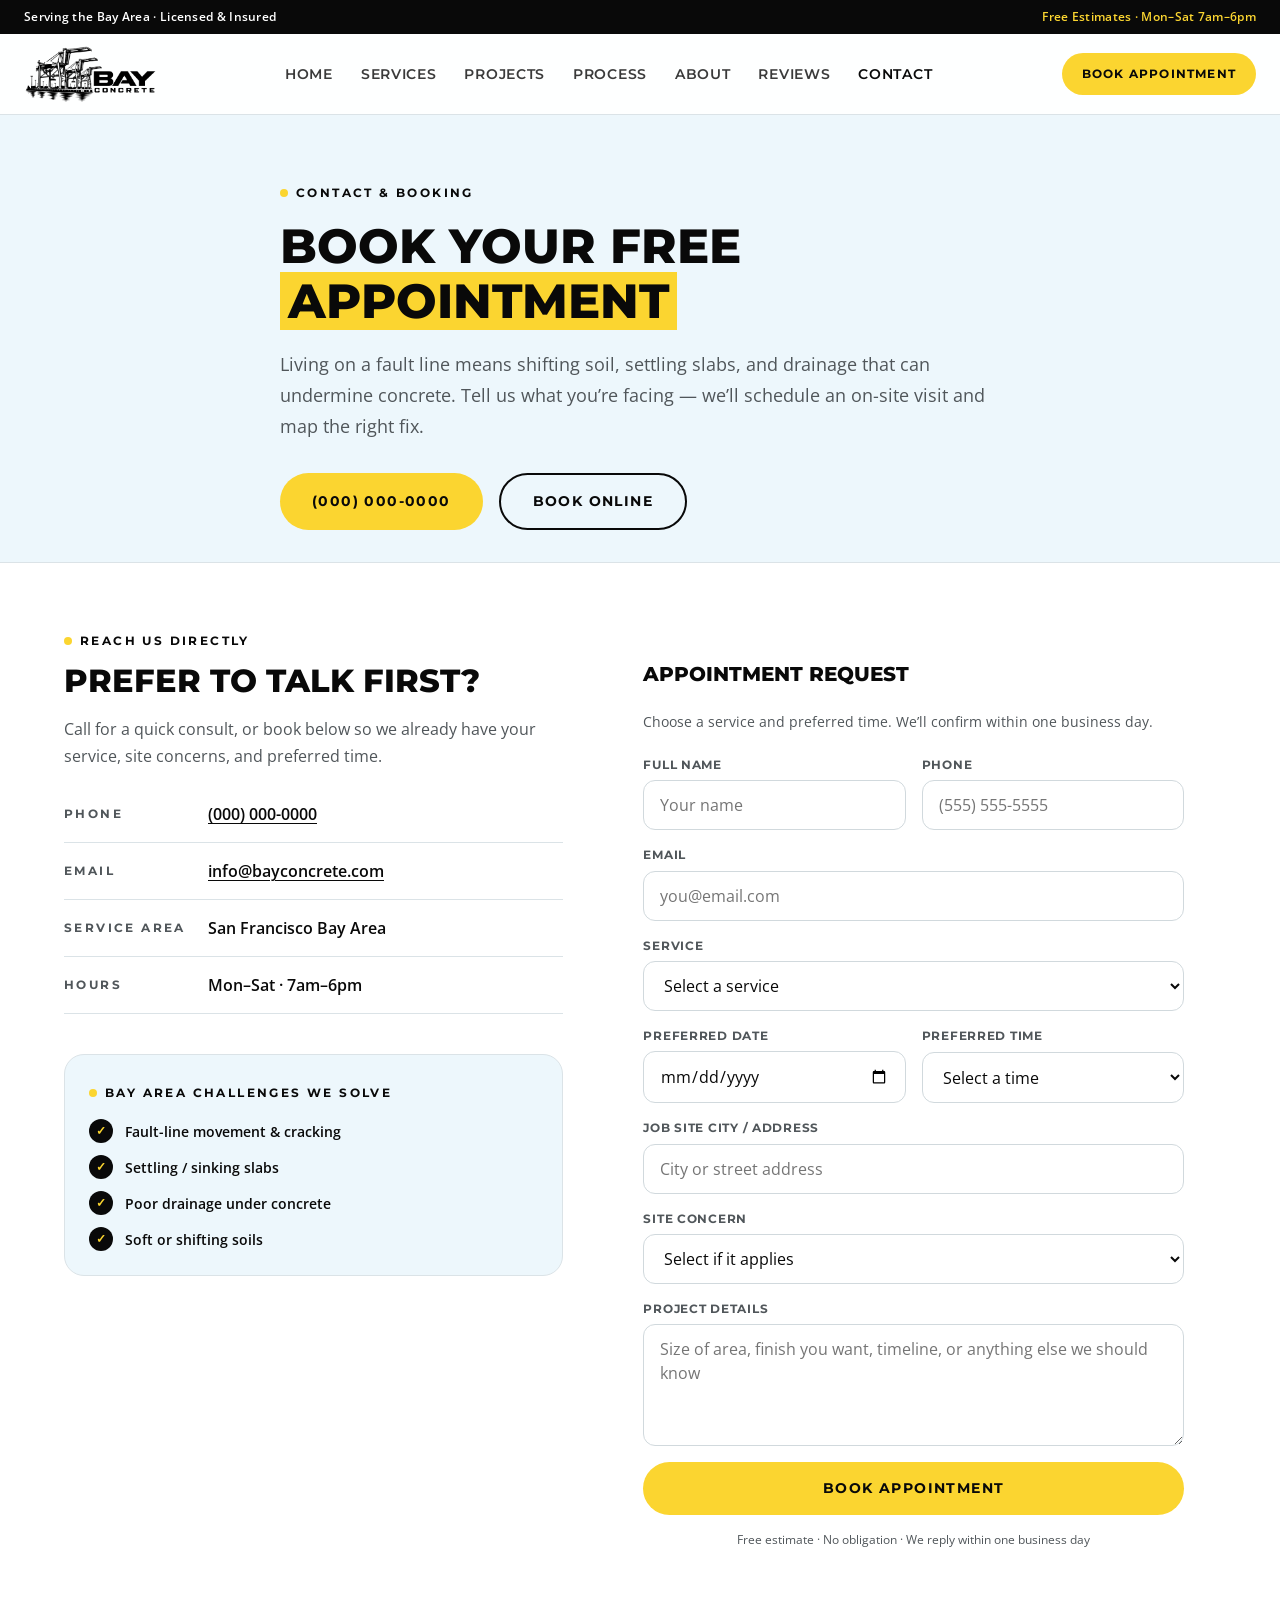
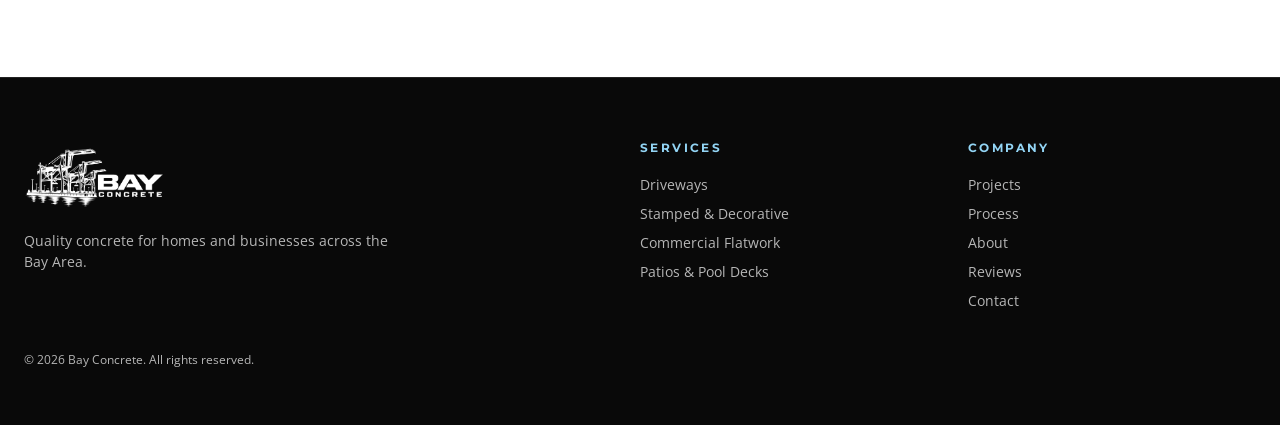
==== contact.html @ 12174dfe "Initial Bay Concrete marketing site. Static HTML/CSS/JS site for Bay Area concrete services, contact" ====
<!DOCTYPE html>
<html lang="en">
  <head>
    <meta charset="utf-8" />
    <meta name="viewport" content="width=device-width, initial-scale=1" />
    <title>Book an Appointment | Bay Concrete</title>
    <meta
      name="description"
      content="Book a free on-site estimate with Bay Concrete. Choose your service, pick a preferred time, and tell us about fault-line, settling, or drainage concerns."
    />
    <meta property="og:type" content="website" />
    <meta property="og:title" content="Book an Appointment | Bay Concrete" />
    <meta
      property="og:description"
      content="Schedule a free estimate for driveways, stamped patios, foundations, and commercial flatwork across the Bay Area."
    />
    <meta name="twitter:card" content="summary_large_image" />
    <link rel="icon" href="favicon.png" type="image/png" />
    <link rel="preconnect" href="https://fonts.googleapis.com" />
    <link rel="preconnect" href="https://fonts.gstatic.com" crossorigin />
    <link
      href="https://fonts.googleapis.com/css2?family=Montserrat:wght@400;500;600;700;800&amp;family=Open+Sans:wght@400;600&amp;display=swap"
      rel="stylesheet"
    />
    <link rel="stylesheet" href="css/styles.css?v=4" />
  </head>
  <body>
    <div class="topbar">
      <div class="container topbar-inner">
        <span>Serving the Bay Area · Licensed &amp; Insured</span>
        <span class="highlight">Free Estimates · Mon–Sat 7am–6pm</span>
      </div>
    </div>

    <header class="site-header">
      <div class="container header-inner">
        <a href="index.html" aria-label="Bay Concrete home">
          <img class="logo" src="assets/bay-concrete-logo.png" alt="Bay Concrete" />
        </a>

        <input class="nav-checkbox" type="checkbox" id="nav-checkbox" />

        <nav class="nav" id="main-nav" aria-label="Main">
          <a href="index.html#home">Home</a>
          <a href="index.html#services">Services</a>
          <a href="index.html#projects">Projects</a>
          <a href="index.html#process">Process</a>
          <a href="index.html#about">About</a>
          <a href="index.html#reviews">Reviews</a>
          <a href="contact.html" aria-current="page">Contact</a>
        </nav>

        <div class="header-actions">
          <a class="header-cta" href="#booking">Book Appointment</a>
          <label class="nav-toggle" for="nav-checkbox" id="nav-toggle" aria-controls="main-nav">
            <span class="visually-hidden">Menu</span>
            <span class="nav-toggle-bar" aria-hidden="true"></span>
            <span class="nav-toggle-bar" aria-hidden="true"></span>
            <span class="nav-toggle-bar" aria-hidden="true"></span>
          </label>
        </div>
      </div>
    </header>

    <main>
      <section class="contact-hero">
        <div class="container contact-hero-inner">
          <p class="eyebrow"><span class="dot" aria-hidden="true"></span>Contact &amp; Booking</p>
          <h1 class="section-title">Book your free <span class="hl">appointment</span></h1>
          <p class="contact-hero-lead">
            Living on a fault line means shifting soil, settling slabs, and drainage that can undermine
            concrete. Tell us what you’re facing — we’ll schedule an on-site visit and map the right fix.
          </p>
          <div class="contact-hero-actions">
            <a class="btn btn-primary" href="tel:+10000000000">(000) 000-0000</a>
            <a class="btn btn-outline-dark" href="#booking">Book online</a>
          </div>
        </div>
      </section>

      <section class="container contact-page" id="booking">
        <div class="contact-page-inner">
          <aside class="contact-aside">
            <p class="eyebrow"><span class="dot" aria-hidden="true"></span>Reach us directly</p>
            <h2 class="contact-aside-title">Prefer to talk first?</h2>
            <p class="contact-aside-text">
              Call for a quick consult, or book below so we already have your service, site concerns, and
              preferred time.
            </p>

            <div class="contact-meta contact-meta-light">
              <div>
                <span class="eyebrow label">Phone</span>
                <a class="value contact-link" href="tel:+10000000000">(000) 000-0000</a>
              </div>
              <div>
                <span class="eyebrow label">Email</span>
                <a class="value contact-link" href="mailto:info@bayconcrete.com">info@bayconcrete.com</a>
              </div>
              <div>
                <span class="eyebrow label">Service Area</span>
                <span class="value">San Francisco Bay Area</span>
              </div>
              <div>
                <span class="eyebrow label">Hours</span>
                <span class="value">Mon–Sat · 7am–6pm</span>
              </div>
            </div>

            <div class="local-issues">
              <p class="eyebrow"><span class="dot" aria-hidden="true"></span>Bay Area challenges we solve</p>
              <ul>
                <li><span class="check check-dark" aria-hidden="true">✓</span>Fault-line movement &amp; cracking</li>
                <li><span class="check check-dark" aria-hidden="true">✓</span>Settling / sinking slabs</li>
                <li><span class="check check-dark" aria-hidden="true">✓</span>Poor drainage under concrete</li>
                <li><span class="check check-dark" aria-hidden="true">✓</span>Soft or shifting soils</li>
              </ul>
            </div>
          </aside>

          <div class="contact-panel">
            <form class="contact-form booking-form" id="contact-form" novalidate>
              <p class="form-heading">Appointment request</p>
              <p class="form-sub">Choose a service and preferred time. We’ll confirm within one business day.</p>

              <div class="form-row">
                <div class="field">
                  <label for="name">Full name</label>
                  <input id="name" type="text" name="name" required placeholder="Your name" autocomplete="name" />
                </div>
                <div class="field">
                  <label for="phone">Phone</label>
                  <input
                    id="phone"
                    type="tel"
                    name="phone"
                    required
                    placeholder="(555) 555-5555"
                    autocomplete="tel"
                  />
                </div>
              </div>

              <div class="field">
                <label for="email">Email</label>
                <input
                  id="email"
                  type="email"
                  name="email"
                  required
                  placeholder="you@email.com"
                  autocomplete="email"
                />
              </div>

              <div class="field">
                <label for="service">Service</label>
                <select id="service" name="service" required aria-label="Service">
                  <option value="" disabled selected>Select a service</option>
                  <option value="Driveways">Driveways</option>
                  <option value="Stamped &amp; Decorative">Stamped &amp; Decorative</option>
                  <option value="Commercial Flatwork">Commercial Flatwork</option>
                  <option value="Patios &amp; Pool Decks">Patios &amp; Pool Decks</option>
                  <option value="Foundations &amp; Slabs">Foundations &amp; Slabs</option>
                  <option value="Repair &amp; Resurfacing">Repair &amp; Resurfacing</option>
                </select>
              </div>

              <div class="form-row">
                <div class="field">
                  <label for="date">Preferred date</label>
                  <input id="date" type="date" name="date" required />
                </div>
                <div class="field">
                  <label for="time">Preferred time</label>
                  <select id="time" name="time" required>
                    <option value="" disabled selected>Select a time</option>
                    <option value="Morning (7am–11am)">Morning (7am–11am)</option>
                    <option value="Midday (11am–2pm)">Midday (11am–2pm)</option>
                    <option value="Afternoon (2pm–6pm)">Afternoon (2pm–6pm)</option>
                  </select>
                </div>
              </div>

              <div class="field">
                <label for="address">Job site city / address</label>
                <input
                  id="address"
                  type="text"
                  name="address"
                  placeholder="City or street address"
                  autocomplete="street-address"
                />
              </div>

              <div class="field">
                <label for="issue">Site concern</label>
                <select id="issue" name="issue">
                  <option value="">Select if it applies</option>
                  <option value="Fault-line / shifting ground">Fault-line / shifting ground</option>
                  <option value="Sinking or settling concrete">Sinking or settling concrete</option>
                  <option value="Water drainage / moisture">Water drainage / moisture</option>
                  <option value="Cracks or heaving">Cracks or heaving</option>
                  <option value="New install — no issue yet">New install — no issue yet</option>
                  <option value="Other">Other</option>
                </select>
              </div>

              <div class="field">
                <label for="message">Project details</label>
                <textarea
                  id="message"
                  name="message"
                  rows="4"
                  placeholder="Size of area, finish you want, timeline, or anything else we should know"
                ></textarea>
              </div>

              <button class="btn btn-primary" type="submit">Book appointment</button>
              <p class="form-note">Free estimate · No obligation · We reply within one business day</p>
            </form>

            <div class="contact-success" id="contact-success" role="status" aria-live="polite">
              <p>Appointment requested</p>
              <p class="success-detail">
                Thanks — we have your details and will confirm your visit soon. Need us sooner?
                <a href="tel:+10000000000">Call (000) 000-0000</a>
              </p>
            </div>
          </div>
        </div>
      </section>
    </main>

    <footer class="site-footer">
      <div class="container footer-grid">
        <div class="brand">
          <img class="footer-logo" src="assets/bay-concrete-logo-white.png" alt="Bay Concrete" />
          <p>Quality concrete for homes and businesses across the Bay Area.</p>
        </div>
        <div>
          <p class="eyebrow">Services</p>
          <ul>
            <li><a href="index.html#services">Driveways</a></li>
            <li><a href="index.html#services">Stamped &amp; Decorative</a></li>
            <li><a href="index.html#services">Commercial Flatwork</a></li>
            <li><a href="index.html#services">Patios &amp; Pool Decks</a></li>
          </ul>
        </div>
        <div>
          <p class="eyebrow">Company</p>
          <ul>
            <li><a href="index.html#projects">Projects</a></li>
            <li><a href="index.html#process">Process</a></li>
            <li><a href="index.html#about">About</a></li>
            <li><a href="index.html#reviews">Reviews</a></li>
            <li><a href="contact.html">Contact</a></li>
          </ul>
        </div>
      </div>
      <p class="container copyright">© <span id="year"></span> Bay Concrete. All rights reserved.</p>
    </footer>

    <script src="js/main.js?v=4"></script>
  </body>
</html>
---- css/styles.css ----
/* Bay Concrete — static site styles */

:root {
  --radius: 1rem;
  --background: oklch(1 0 0);
  --foreground: oklch(0.14 0 0);
  --primary: oklch(0.88 0.17 95);
  --primary-foreground: oklch(0.14 0 0);
  --secondary: oklch(0.14 0 0);
  --secondary-foreground: oklch(1 0 0);
  --muted: oklch(0.97 0.012 230);
  --muted-foreground: oklch(0.45 0.01 240);
  --accent: oklch(0.84 0.08 230);
  --accent-foreground: oklch(0.14 0 0);
  --border: oklch(0.91 0.01 230);
  --input: oklch(0.88 0.01 230);
  --ring: oklch(0.74 0.11 230);
  --font-display: "Montserrat", sans-serif;
  --font-body: "Open Sans", sans-serif;
  --hero-overlay: linear-gradient(
    100deg,
    oklch(0.1 0 0 / 0.88) 0%,
    oklch(0.1 0 0 / 0.5) 55%,
    oklch(0.1 0 0 / 0.1) 100%
  );
  --max: 80rem;
}

*,
*::before,
*::after {
  box-sizing: border-box;
  margin: 0;
  padding: 0;
  border-color: var(--border);
}

html {
  scroll-behavior: smooth;
  scroll-padding-top: 5.5rem; /* clear sticky header on in-page links */
}

body {
  background: var(--background);
  color: var(--foreground);
  font-family: var(--font-body);
  line-height: 1.5;
  min-height: 100vh;
}

img {
  display: block;
  max-width: 100%;
  height: auto; /* override HTML height attrs (matches Tailwind preflight) */
}

a {
  color: inherit;
  text-decoration: none;
}

ul {
  list-style: none;
}

button,
input,
select,
textarea {
  font: inherit;
  color: inherit;
}

h1,
h2,
h3,
h4,
.font-display {
  font-family: var(--font-display);
}

.eyebrow {
  font-family: var(--font-display);
  font-size: 0.75rem;
  font-weight: 700;
  letter-spacing: 0.2em;
  text-transform: uppercase;
  display: inline-flex;
  align-items: center;
  gap: 0.5rem;
}

.eyebrow .dot {
  width: 0.5rem;
  height: 0.5rem;
  border-radius: 9999px;
  background: var(--primary);
  flex-shrink: 0;
}

.container {
  width: 100%;
  max-width: var(--max);
  margin-inline: auto;
  padding-inline: 1.5rem;
}

/* —— Top bar —— */
.topbar {
  background: var(--secondary);
  color: var(--secondary-foreground);
}

.topbar-inner {
  display: flex;
  flex-wrap: wrap;
  justify-content: space-between;
  gap: 0.5rem;
  padding-block: 0.5rem;
  font-size: 0.75rem;
  font-weight: 600;
  letter-spacing: 0.025em;
}

.topbar .highlight {
  color: var(--primary);
}

/* —— Header —— */
.site-header {
  position: sticky;
  top: 0;
  z-index: 1000;
  border-bottom: 1px solid var(--border);
  background: color-mix(in oklch, var(--background) 90%, transparent);
  backdrop-filter: blur(8px);
}

.header-inner {
  position: relative;
  display: flex;
  align-items: center;
  justify-content: space-between;
  gap: 1rem;
  padding-block: 0.75rem;
}

.logo {
  height: 3.5rem;
  width: auto;
}

.header-actions {
  display: flex;
  align-items: center;
  gap: 0.75rem;
  flex-shrink: 0;
  z-index: 2;
}

.visually-hidden {
  position: absolute;
  width: 1px;
  height: 1px;
  padding: 0;
  margin: -1px;
  overflow: hidden;
  clip: rect(0, 0, 0, 0);
  white-space: nowrap;
  border: 0;
}

.nav-checkbox {
  position: absolute;
  opacity: 0;
  pointer-events: none;
  width: 0;
  height: 0;
}

.nav {
  display: flex;
  flex-direction: column;
  gap: 0.25rem;
  position: absolute;
  top: calc(100% + 1px);
  left: 0;
  right: 0;
  z-index: 1001;
  padding: 1rem 1.5rem 1.5rem;
  background: var(--background);
  border-bottom: 1px solid var(--border);
  box-shadow: 0 16px 40px oklch(0 0 0 / 0.12);
  transform: translateY(-0.5rem);
  opacity: 0;
  visibility: hidden;
  pointer-events: none;
  transition: opacity 0.2s ease, transform 0.2s ease, visibility 0.2s ease;
}

/* Open via checkbox — no JS required */
.nav-checkbox:checked ~ .nav {
  opacity: 1;
  visibility: visible;
  pointer-events: auto;
  transform: translateY(0);
}

.nav a {
  font-family: var(--font-display);
  font-size: 0.875rem;
  font-weight: 600;
  text-transform: uppercase;
  letter-spacing: 0.05em;
  color: color-mix(in oklch, var(--foreground) 80%, transparent);
  transition: color 0.2s ease;
  padding: 0.85rem 0.25rem;
  border-bottom: 1px solid var(--border);
}

.nav a:last-child {
  border-bottom: none;
}

.nav a:hover {
  color: var(--foreground);
}

.header-cta {
  font-family: var(--font-display);
  display: inline-flex;
  align-items: center;
  border-radius: 9999px;
  background: var(--primary);
  padding: 0.75rem 1.25rem;
  font-size: 0.75rem;
  font-weight: 700;
  text-transform: uppercase;
  letter-spacing: 0.1em;
  color: var(--primary-foreground);
  transition: transform 0.2s ease;
  white-space: nowrap;
}

.header-cta:hover {
  transform: translateY(-2px);
}

.nav-toggle {
  display: inline-flex;
  flex-direction: column;
  justify-content: center;
  gap: 5px;
  width: 2.5rem;
  height: 2.5rem;
  padding: 0.5rem;
  border: 1px solid var(--border);
  border-radius: 0.75rem;
  background: var(--background);
  cursor: pointer;
  box-sizing: border-box;
}

.nav-toggle-bar {
  display: block;
  width: 100%;
  height: 2px;
  border-radius: 9999px;
  background: var(--foreground);
  transition: transform 0.2s ease, opacity 0.2s ease;
}

.nav-checkbox:checked ~ .header-actions .nav-toggle-bar:nth-child(2) {
  transform: translateY(7px) rotate(45deg);
}

.nav-checkbox:checked ~ .header-actions .nav-toggle-bar:nth-child(3) {
  opacity: 0;
}

.nav-checkbox:checked ~ .header-actions .nav-toggle-bar:nth-child(4) {
  transform: translateY(-7px) rotate(-45deg);
}

/* nth-child offsets: 1 = visually-hidden span, 2–4 = bars */
body:has(.nav-checkbox:checked) {
  overflow: hidden;
}

@media (min-width: 1024px) {
  .nav-toggle,
  .nav-checkbox {
    display: none;
  }

  .nav {
    position: static;
    flex-direction: row;
    align-items: center;
    gap: 1.75rem;
    padding: 0;
    background: transparent;
    border: none;
    box-shadow: none;
    opacity: 1;
    visibility: visible;
    pointer-events: auto;
    transform: none;
    transition: none;
    z-index: auto;
  }

  .nav a {
    padding: 0;
    border-bottom: none;
  }

  body:has(.nav-checkbox:checked) {
    overflow: auto;
  }
}

/* —— Hero —— */
.hero {
  position: relative;
  min-height: 88vh;
  overflow: hidden;
  background: var(--secondary);
}

.hero-bg {
  position: absolute;
  inset: 0;
  width: 100%;
  height: 100%;
  object-fit: cover;
  transform: scale(1.05);
}

.hero-overlay {
  position: absolute;
  inset: 0;
  background-image: var(--hero-overlay);
}

.hero-inner {
  position: relative;
  display: grid;
  align-items: center;
  gap: 2.5rem;
  min-height: 88vh;
  padding-block: 5rem;
}

@media (min-width: 1024px) {
  .hero-inner {
    grid-template-columns: 1.4fr 1fr;
  }
}

.hero .eyebrow {
  color: var(--accent);
}

.hero h1 {
  margin-top: 1.25rem;
  font-size: clamp(2.75rem, 6vw, 4.5rem);
  font-weight: 800;
  text-transform: uppercase;
  line-height: 1.02;
  color: var(--secondary-foreground);
}

.hero h1 .primary {
  color: var(--primary);
}

.hero h1 .accent {
  color: var(--accent);
}

.hero-lead {
  margin-top: 1.5rem;
  max-width: 36rem;
  font-size: 1.125rem;
  color: color-mix(in oklch, var(--secondary-foreground) 85%, transparent);
}

.hero-actions {
  margin-top: 2.25rem;
  display: flex;
  flex-wrap: wrap;
  gap: 1rem;
}

.btn {
  font-family: var(--font-display);
  display: inline-flex;
  align-items: center;
  justify-content: center;
  border-radius: 9999px;
  padding: 1rem 2rem;
  font-size: 0.875rem;
  font-weight: 700;
  text-transform: uppercase;
  letter-spacing: 0.1em;
  transition: transform 0.2s ease, background-color 0.2s ease, color 0.2s ease;
  border: none;
  cursor: pointer;
}

.btn:hover {
  transform: translateY(-4px);
}

.btn-primary {
  background: var(--primary);
  color: var(--primary-foreground);
}

.btn-outline {
  border: 2px solid var(--accent);
  color: var(--accent);
  background: transparent;
}

.btn-outline:hover {
  background: var(--accent);
  color: var(--accent-foreground);
}

.hero-card {
  display: none;
  border-radius: 1.5rem;
  border: 1px solid color-mix(in oklch, var(--secondary-foreground) 15%, transparent);
  background: color-mix(in oklch, var(--secondary) 60%, transparent);
  padding: 2rem;
  color: var(--secondary-foreground);
  backdrop-filter: blur(12px);
  animation: float 6s ease-in-out infinite;
}

@media (min-width: 1024px) {
  .hero-card {
    display: block;
  }
}

.hero-card .eyebrow {
  color: var(--accent);
}

.hero-card ul {
  margin-top: 1.25rem;
  display: flex;
  flex-direction: column;
  gap: 0.75rem;
}

.hero-card li {
  display: flex;
  align-items: center;
  gap: 0.75rem;
  font-size: 0.875rem;
}

.check {
  display: grid;
  place-items: center;
  width: 1.5rem;
  height: 1.5rem;
  border-radius: 9999px;
  background: var(--primary);
  color: var(--primary-foreground);
  font-size: 0.75rem;
  font-weight: 700;
  flex-shrink: 0;
}

.check-dark {
  background: var(--secondary);
  color: var(--primary);
}

.hero-rating {
  margin-top: 1.5rem;
  display: flex;
  align-items: center;
  gap: 0.75rem;
  border-top: 1px solid color-mix(in oklch, var(--secondary-foreground) 15%, transparent);
  padding-top: 1.25rem;
}

.hero-rating strong {
  font-family: var(--font-display);
  font-size: 1.875rem;
  font-weight: 800;
  color: var(--primary);
}

.hero-rating span {
  font-size: 0.75rem;
  color: color-mix(in oklch, var(--secondary-foreground) 70%, transparent);
}

.animate-fade-up {
  animation: fade-up 0.8s ease-out both;
}

@keyframes fade-up {
  from {
    opacity: 0;
    transform: translateY(24px);
  }
  to {
    opacity: 1;
    transform: translateY(0);
  }
}

@keyframes float {
  0%,
  100% {
    transform: translateY(0);
  }
  50% {
    transform: translateY(-12px);
  }
}

/* —— Marquee —— */
.marquee {
  overflow: hidden;
  background: var(--primary);
  padding-block: 1rem;
}

.marquee-track {
  display: flex;
  width: max-content;
  gap: 2.5rem;
  white-space: nowrap;
  animation: marquee 28s linear infinite;
}

.marquee-item {
  font-family: var(--font-display);
  display: flex;
  align-items: center;
  gap: 2.5rem;
  font-size: 1.125rem;
  font-weight: 800;
  text-transform: uppercase;
  color: var(--primary-foreground);
}

.marquee-item .sep {
  color: color-mix(in oklch, var(--accent-foreground) 40%, transparent);
}

@keyframes marquee {
  from {
    transform: translateX(0);
  }
  to {
    transform: translateX(-50%);
  }
}

/* —— Stats —— */
.stats {
  display: grid;
  grid-template-columns: repeat(2, 1fr);
  gap: 1.5rem;
  padding-block: 4rem;
}

@media (min-width: 768px) {
  .stats {
    grid-template-columns: repeat(4, 1fr);
  }
}

.stat {
  border-radius: 1rem;
  border: 1px solid var(--border);
  background: var(--muted);
  padding: 2rem;
  text-align: center;
  transition: transform 0.2s ease;
}

.stat:hover {
  transform: translateY(-4px);
}

.stat strong {
  font-family: var(--font-display);
  font-size: clamp(2rem, 4vw, 3rem);
  font-weight: 800;
  display: block;
}

.stat span {
  margin-top: 0.5rem;
  display: block;
  font-size: 0.875rem;
  font-weight: 600;
  text-transform: uppercase;
  letter-spacing: 0.05em;
  color: var(--muted-foreground);
}

/* —— About —— */
.about {
  display: grid;
  align-items: center;
  gap: 3.5rem;
  padding-block: 4rem;
}

@media (min-width: 1024px) {
  .about {
    grid-template-columns: 1fr 1fr;
  }
}

.about-media {
  position: relative;
}

.about-media-clip {
  overflow: hidden;
  border-radius: 1.5rem;
  aspect-ratio: 4 / 5; /* matches original aspect-[4/5] */
  background: var(--muted);
}

.about-media-clip img {
  display: block;
  width: 100%;
  height: 100%;
  object-fit: cover;
  object-position: center;
}

.about-badge {
  position: absolute;
  bottom: -1.5rem;
  right: -1rem;
  border-radius: 1rem;
  background: var(--accent);
  padding: 1.5rem;
  box-shadow: 0 20px 40px oklch(0 0 0 / 0.15);
}

@media (min-width: 768px) {
  .about-badge {
    right: -2rem;
  }
}

.about-badge strong {
  font-family: var(--font-display);
  font-size: 2.25rem;
  font-weight: 800;
  display: block;
}

.about-badge span {
  font-size: 0.875rem;
  font-weight: 600;
}

.section-title {
  margin-top: 1rem;
  font-size: clamp(2rem, 4vw, 3rem);
  font-weight: 800;
  text-transform: uppercase;
  line-height: 1.15;
}

.section-title .hl {
  background: var(--primary);
  padding-inline: 0.5rem;
}

.about-text {
  margin-top: 1.5rem;
  font-size: 1.125rem;
  line-height: 1.7;
  color: var(--muted-foreground);
}

.reasons {
  margin-top: 2rem;
  display: grid;
  gap: 0.75rem;
}

@media (min-width: 640px) {
  .reasons {
    grid-template-columns: 1fr 1fr;
  }
}

.reasons li {
  display: flex;
  align-items: center;
  gap: 0.75rem;
  font-size: 0.875rem;
  font-weight: 600;
}

/* —— Bay Area problem solving —— */
.problems {
  background: var(--muted);
  padding-block: 6rem;
  border-block: 1px solid var(--border);
}

.problems-head {
  display: flex;
  flex-wrap: wrap;
  align-items: flex-end;
  justify-content: space-between;
  gap: 1.5rem;
}

.problems-head > p {
  max-width: 32rem;
  color: var(--muted-foreground);
  line-height: 1.7;
}

.problems-grid {
  margin-top: 3.5rem;
  display: grid;
  gap: 1.5rem;
}

@media (min-width: 768px) {
  .problems-grid {
    grid-template-columns: 1fr 1fr;
  }
}

@media (min-width: 1024px) {
  .problems-grid {
    grid-template-columns: repeat(4, 1fr);
  }
}

.problem-card {
  border-radius: 1.5rem;
  border: 1px solid var(--border);
  background: var(--background);
  padding: 2rem;
  transition: transform 0.2s ease, background-color 0.2s ease, border-color 0.2s ease;
}

.problem-card:hover {
  transform: translateY(-6px);
  background: var(--accent);
  border-color: transparent;
}

.problem-tag {
  font-family: var(--font-display);
  display: inline-grid;
  place-items: center;
  min-width: 2.75rem;
  height: 2.75rem;
  padding-inline: 0.65rem;
  border-radius: 0.85rem;
  background: var(--secondary);
  font-size: 0.875rem;
  font-weight: 800;
  color: var(--primary);
}

.problem-card h3 {
  margin-top: 1.25rem;
  font-size: 1.15rem;
  font-weight: 800;
  text-transform: uppercase;
  line-height: 1.25;
}

.problem-card p {
  margin-top: 0.75rem;
  font-size: 0.9375rem;
  line-height: 1.65;
  color: var(--muted-foreground);
}

.problem-card:hover p {
  color: var(--accent-foreground);
}

.problems-cta {
  margin-top: 3rem;
  display: flex;
  flex-wrap: wrap;
  align-items: center;
  justify-content: space-between;
  gap: 1.25rem;
  padding: 1.75rem 2rem;
  border-radius: 1.25rem;
  background: var(--secondary);
  color: var(--secondary-foreground);
}

.problems-cta p {
  max-width: 36rem;
  font-size: 1rem;
  line-height: 1.6;
  color: color-mix(in oklch, var(--secondary-foreground) 85%, transparent);
}

/* —— Services —— */
.services {
  background: var(--secondary);
  color: var(--secondary-foreground);
  padding-block: 6rem;
}

.services-head {
  display: flex;
  flex-wrap: wrap;
  align-items: flex-end;
  justify-content: space-between;
  gap: 1.5rem;
}

.services-head .eyebrow {
  color: var(--accent);
}

.services-head p {
  max-width: 28rem;
  color: color-mix(in oklch, var(--secondary-foreground) 70%, transparent);
}

.services-grid {
  margin-top: 3.5rem;
  display: grid;
  gap: 1.5rem;
}

@media (min-width: 768px) {
  .services-grid {
    grid-template-columns: 1fr 1fr;
  }
}

@media (min-width: 1024px) {
  .services-grid {
    grid-template-columns: repeat(3, 1fr);
  }
}

.service-card {
  position: relative;
  overflow: hidden;
  border-radius: 1.5rem;
  aspect-ratio: 4 / 5; /* matches original aspect-[4/5] */
  background: var(--secondary);
  /* force border-radius to clip transformed children */
  isolation: isolate;
  transform: translateZ(0);
  display: block;
  color: inherit;
}

.service-card img {
  position: absolute;
  inset: 0;
  width: 100%;
  height: 100%;
  object-fit: cover;
  object-position: center;
  border-radius: 1.5rem;
  /* little zoom-out at rest; hover matches original scale-110 */
  transform: scale(0.9);
  transform-origin: center;
  transition: transform 0.7s ease;
}

.service-card:hover img {
  transform: scale(1.1);
}

.service-card .overlay {
  position: absolute;
  inset: 0;
  border-radius: 1.5rem;
  background-image: var(--hero-overlay);
  opacity: 0.9;
  pointer-events: none;
}

.service-card .body {
  position: absolute;
  inset-inline: 0;
  bottom: 0;
  padding: 1.75rem;
}

.service-card .num {
  font-family: var(--font-display);
  font-size: 0.875rem;
  font-weight: 700;
  color: var(--primary);
}

.service-card h3 {
  margin-top: 0.25rem;
  font-size: 1.5rem;
  font-weight: 800;
  text-transform: uppercase;
}

.service-card .desc {
  margin-top: 0.5rem;
  max-height: 0;
  overflow: hidden;
  font-size: 0.875rem;
  color: color-mix(in oklch, var(--secondary-foreground) 85%, transparent);
  transition: max-height 0.5s ease;
}

.service-card:hover .desc {
  max-height: 8rem;
}

.service-card .bar {
  margin-top: 1rem;
  height: 0.25rem;
  width: 2.5rem;
  border-radius: 9999px;
  background: var(--accent);
  transition: width 0.5s ease;
}

.service-card:hover .bar {
  width: 6rem;
}

/* —— Process —— */
.process {
  padding-block: 6rem;
}

.process-head {
  text-align: center;
}

.process-grid {
  margin-top: 3.5rem;
  display: grid;
  gap: 1.5rem;
}

@media (min-width: 768px) {
  .process-grid {
    grid-template-columns: 1fr 1fr;
  }
}

@media (min-width: 1024px) {
  .process-grid {
    grid-template-columns: repeat(4, 1fr);
  }
}

.process-card {
  border-radius: 1.5rem;
  border: 1px solid var(--border);
  padding: 2rem;
  transition: transform 0.2s ease, background-color 0.2s ease;
}

.process-card:hover {
  transform: translateY(-8px);
  background: var(--accent);
}

.process-card .step {
  font-family: var(--font-display);
  display: grid;
  place-items: center;
  width: 3.5rem;
  height: 3.5rem;
  border-radius: 1rem;
  background: var(--secondary);
  font-size: 1.25rem;
  font-weight: 800;
  color: var(--primary);
}

.process-card h3 {
  margin-top: 1.5rem;
  font-size: 1.25rem;
  font-weight: 800;
  text-transform: uppercase;
}

.process-card p {
  margin-top: 0.75rem;
  color: var(--muted-foreground);
}

.process-card:hover p {
  color: var(--accent-foreground);
}

/* —— Projects —— */
.projects {
  background: var(--muted);
  padding-block: 6rem;
}

.projects-grid {
  margin-top: 3rem;
  display: grid;
  grid-template-columns: repeat(2, 1fr);
  grid-auto-rows: 220px;
  gap: 1rem;
}

@media (min-width: 768px) {
  .projects-grid {
    grid-template-columns: repeat(4, 1fr);
  }
}

.project-card {
  position: relative;
  overflow: hidden;
  border-radius: 1.5rem;
}

.project-card.span-2 {
  grid-column: span 2;
}

.project-card.row-2 {
  grid-row: span 2;
}

.project-card img {
  width: 100%;
  height: 100%;
  object-fit: cover;
  transition: transform 0.7s ease;
}

.project-card:hover img {
  transform: scale(1.1);
}

.project-card figcaption {
  font-family: var(--font-display);
  position: absolute;
  bottom: 1rem;
  left: 1rem;
  border-radius: 9999px;
  background: var(--background);
  padding: 0.5rem 1rem;
  font-size: 0.75rem;
  font-weight: 700;
  text-transform: uppercase;
  letter-spacing: 0.05em;
}

/* —— Testimonials —— */
.testimonials {
  padding-block: 6rem;
}

.testimonials-head {
  display: flex;
  flex-wrap: wrap;
  align-items: flex-end;
  justify-content: space-between;
  gap: 1.5rem;
}

.rating-pill {
  border-radius: 9999px;
  background: var(--primary);
  padding: 0.75rem 1.5rem;
  font-family: var(--font-display);
  font-size: 0.875rem;
  font-weight: 700;
}

.testimonials-grid {
  margin-top: 3rem;
  display: grid;
  gap: 1.5rem;
}

@media (min-width: 768px) {
  .testimonials-grid {
    grid-template-columns: 1fr 1fr;
  }
}

.quote {
  border-radius: 1.5rem;
  padding: 2rem;
  transition: transform 0.2s ease;
}

.quote:hover {
  transform: translateY(-4px);
}

.quote.dark {
  background: var(--secondary);
  color: var(--secondary-foreground);
}

.quote.light {
  background: var(--accent);
  color: var(--accent-foreground);
}

.quote .stars {
  color: var(--primary);
}

.quote p {
  margin-top: 1rem;
  font-size: 1.125rem;
  line-height: 1.7;
}

.quote footer {
  margin-top: 1.5rem;
  display: flex;
  align-items: center;
  gap: 0.75rem;
}

.avatar {
  font-family: var(--font-display);
  display: grid;
  place-items: center;
  width: 2.75rem;
  height: 2.75rem;
  border-radius: 9999px;
  background: var(--primary);
  font-weight: 800;
  color: var(--primary-foreground);
}

.quote cite {
  font-style: normal;
}

.quote cite strong {
  font-family: var(--font-display);
  display: block;
  font-weight: 700;
}

.quote cite span {
  font-size: 0.875rem;
  opacity: 0.7;
}

/* —— FAQ —— */
.faq {
  background: var(--muted);
  padding-block: 6rem;
}

.faq-inner {
  display: grid;
  gap: 3rem;
  max-width: 72rem;
  margin-inline: auto;
}

@media (min-width: 1024px) {
  .faq-inner {
    grid-template-columns: 1fr 1.5fr;
  }
}

.faq-intro p {
  margin-top: 1rem;
  color: var(--muted-foreground);
}

.faq-list {
  display: flex;
  flex-direction: column;
  gap: 0.75rem;
}

.faq-item {
  border-radius: 1rem;
  background: var(--background);
}

.faq-item button {
  font-family: var(--font-display);
  display: flex;
  width: 100%;
  align-items: center;
  justify-content: space-between;
  gap: 1rem;
  padding: 1.5rem;
  text-align: left;
  font-weight: 700;
  background: none;
  border: none;
  cursor: pointer;
}

.faq-icon {
  display: grid;
  place-items: center;
  width: 2rem;
  height: 2rem;
  border-radius: 9999px;
  background: var(--primary);
  flex-shrink: 0;
  transition: transform 0.2s ease;
}

.faq-item.is-open .faq-icon {
  transform: rotate(45deg);
}

.faq-answer {
  display: none;
  padding: 0 1.5rem 1.5rem;
  color: var(--muted-foreground);
}

.faq-item.is-open .faq-answer {
  display: block;
}

/* —— Contact —— */
.contact {
  background: var(--secondary);
  color: var(--secondary-foreground);
  padding-block: 6rem;
}

.contact-inner {
  display: grid;
  gap: 3rem;
  max-width: 72rem;
  margin-inline: auto;
}

@media (min-width: 768px) {
  .contact-inner {
    grid-template-columns: 1fr 1fr;
  }
}

.contact .eyebrow {
  color: var(--accent);
}

.contact h2 .primary {
  color: var(--primary);
}

.contact-lead {
  margin-top: 1.5rem;
  color: color-mix(in oklch, var(--secondary-foreground) 80%, transparent);
}

.contact-meta {
  margin-top: 2.5rem;
  display: flex;
  flex-direction: column;
  gap: 1rem;
}

.contact-meta div {
  display: flex;
  align-items: center;
  gap: 1rem;
  border-bottom: 1px solid color-mix(in oklch, var(--secondary-foreground) 15%, transparent);
  padding-bottom: 1rem;
}

.contact-meta .label {
  width: 8rem;
  color: var(--accent);
}

.contact-meta .value {
  font-weight: 600;
}

.contact-panel {
  min-height: 100%;
}

.contact-form {
  display: grid;
  gap: 1rem;
  border-radius: 1.5rem;
  background: var(--background);
  padding: 2rem;
  color: var(--foreground);
}

.form-row {
  display: grid;
  gap: 1rem;
}

@media (min-width: 640px) {
  .form-row {
    grid-template-columns: 1fr 1fr;
  }
}

.contact-form input,
.contact-form select,
.contact-form textarea {
  width: 100%;
  border-radius: 0.75rem;
  border: 1px solid var(--input);
  background: var(--background);
  padding: 0.75rem 1rem;
  outline: none;
}

.contact-form input:focus,
.contact-form select:focus,
.contact-form textarea:focus {
  border-color: var(--ring);
}

.contact-cta-inner {
  display: grid;
  gap: 2rem;
  max-width: 72rem;
  margin-inline: auto;
  align-items: center;
}

@media (min-width: 768px) {
  .contact-cta-inner {
    grid-template-columns: 1.4fr 1fr;
  }
}

.contact-cta-actions {
  display: flex;
  flex-direction: column;
  gap: 1rem;
}

@media (min-width: 480px) {
  .contact-cta-actions {
    flex-direction: row;
    flex-wrap: wrap;
  }
}

.contact-success {
  display: none;
  align-items: center;
  min-height: 100%;
  border-radius: 1.5rem;
  background: var(--primary);
  padding: 2.5rem;
  color: var(--primary-foreground);
}

.contact-success.is-visible {
  display: flex;
}

.contact-success p {
  font-family: var(--font-display);
  font-size: 1.5rem;
  font-weight: 800;
  text-transform: uppercase;
}

.contact-form.is-hidden {
  display: none;
}

/* —— Footer —— */
.site-footer {
  border-top: 1px solid color-mix(in oklch, var(--secondary-foreground) 10%, transparent);
  background: var(--secondary);
  color: color-mix(in oklch, var(--secondary-foreground) 70%, transparent);
  padding-block: 3.5rem;
}

.footer-grid {
  display: grid;
  gap: 2.5rem;
}

@media (min-width: 768px) {
  .footer-grid {
    grid-template-columns: 2fr 1fr 1fr;
  }
}

.footer-logo {
  height: 5rem;
  width: auto;
}

.site-footer .brand p {
  margin-top: 1rem;
  max-width: 24rem;
  font-size: 0.875rem;
}

.site-footer .eyebrow {
  color: var(--accent);
}

.site-footer ul {
  margin-top: 1rem;
  display: flex;
  flex-direction: column;
  gap: 0.5rem;
  font-size: 0.875rem;
}

.site-footer ul a {
  color: inherit;
  transition: color 0.2s ease;
}

.site-footer ul a:hover {
  color: var(--secondary-foreground);
}

.copyright {
  margin-top: 2.5rem;
  font-size: 0.75rem;
}

/* —— Contact page —— */
.btn-outline-dark {
  border: 2px solid var(--foreground);
  color: var(--foreground);
  background: transparent;
}

.btn-outline-dark:hover {
  background: var(--foreground);
  color: var(--background);
}

.contact-hero {
  background: var(--muted);
  padding-block: 4rem 2rem;
  border-bottom: 1px solid var(--border);
}

.contact-hero-inner {
  max-width: 48rem;
}

.contact-hero-lead {
  margin-top: 1.25rem;
  font-size: 1.125rem;
  line-height: 1.7;
  color: var(--muted-foreground);
}

.contact-hero-actions {
  margin-top: 2rem;
  display: flex;
  flex-wrap: wrap;
  gap: 1rem;
}

.contact-page {
  padding-block: 4rem 6rem;
}

.contact-page-inner {
  display: grid;
  gap: 3rem;
  max-width: 72rem;
  margin-inline: auto;
}

@media (min-width: 900px) {
  .contact-page-inner {
    grid-template-columns: 0.95fr 1.15fr;
    align-items: start;
  }
}

.contact-aside-title {
  margin-top: 0.75rem;
  font-family: var(--font-display);
  font-size: clamp(1.5rem, 3vw, 2rem);
  font-weight: 800;
  text-transform: uppercase;
  line-height: 1.15;
}

.contact-aside-text {
  margin-top: 1rem;
  color: var(--muted-foreground);
  line-height: 1.7;
}

.contact-meta-light {
  margin-top: 2rem;
}

.contact-meta-light div {
  border-bottom-color: var(--border);
}

.contact-meta-light .label {
  color: var(--muted-foreground);
}

.contact-link {
  color: var(--foreground);
  text-decoration: underline;
  text-underline-offset: 0.2em;
  transition: color 0.2s ease;
}

.contact-link:hover {
  color: color-mix(in oklch, var(--foreground) 70%, var(--accent));
}

.local-issues {
  margin-top: 2.5rem;
  padding: 1.5rem;
  border-radius: 1.25rem;
  background: var(--muted);
  border: 1px solid var(--border);
}

.local-issues ul {
  margin-top: 1rem;
  display: grid;
  gap: 0.75rem;
}

.local-issues li {
  display: flex;
  align-items: center;
  gap: 0.75rem;
  font-size: 0.875rem;
  font-weight: 600;
}

.booking-form .form-heading {
  font-family: var(--font-display);
  font-size: 1.25rem;
  font-weight: 800;
  text-transform: uppercase;
}

.booking-form .form-sub {
  margin-top: 0.35rem;
  margin-bottom: 0.5rem;
  font-size: 0.875rem;
  color: var(--muted-foreground);
}

.booking-form .field {
  display: grid;
  gap: 0.4rem;
}

.booking-form label {
  font-family: var(--font-display);
  font-size: 0.75rem;
  font-weight: 700;
  letter-spacing: 0.06em;
  text-transform: uppercase;
  color: var(--muted-foreground);
}

.booking-form .form-note {
  font-size: 0.75rem;
  color: var(--muted-foreground);
  text-align: center;
}

.contact-success .success-detail {
  margin-top: 1rem;
  font-family: var(--font-body);
  font-size: 1rem;
  font-weight: 400;
  text-transform: none;
  line-height: 1.6;
  max-width: 28rem;
}

.contact-success .success-detail a {
  font-weight: 700;
  text-decoration: underline;
  text-underline-offset: 0.15em;
}

nav a[aria-current="page"] {
  color: var(--foreground);
}

/* —— 404 —— */
.page-404 {
  min-height: 100vh;
  display: flex;
  align-items: center;
  justify-content: center;
  padding: 1rem;
  text-align: center;
}

.page-404 h1 {
  font-size: 4.5rem;
  font-weight: 800;
}

.page-404 h2 {
  margin-top: 1rem;
  font-size: 1.25rem;
  font-weight: 600;
}

.page-404 p {
  margin-top: 0.5rem;
  font-size: 0.875rem;
  color: var(--muted-foreground);
}

.page-404 .btn {
  margin-top: 1.5rem;
}
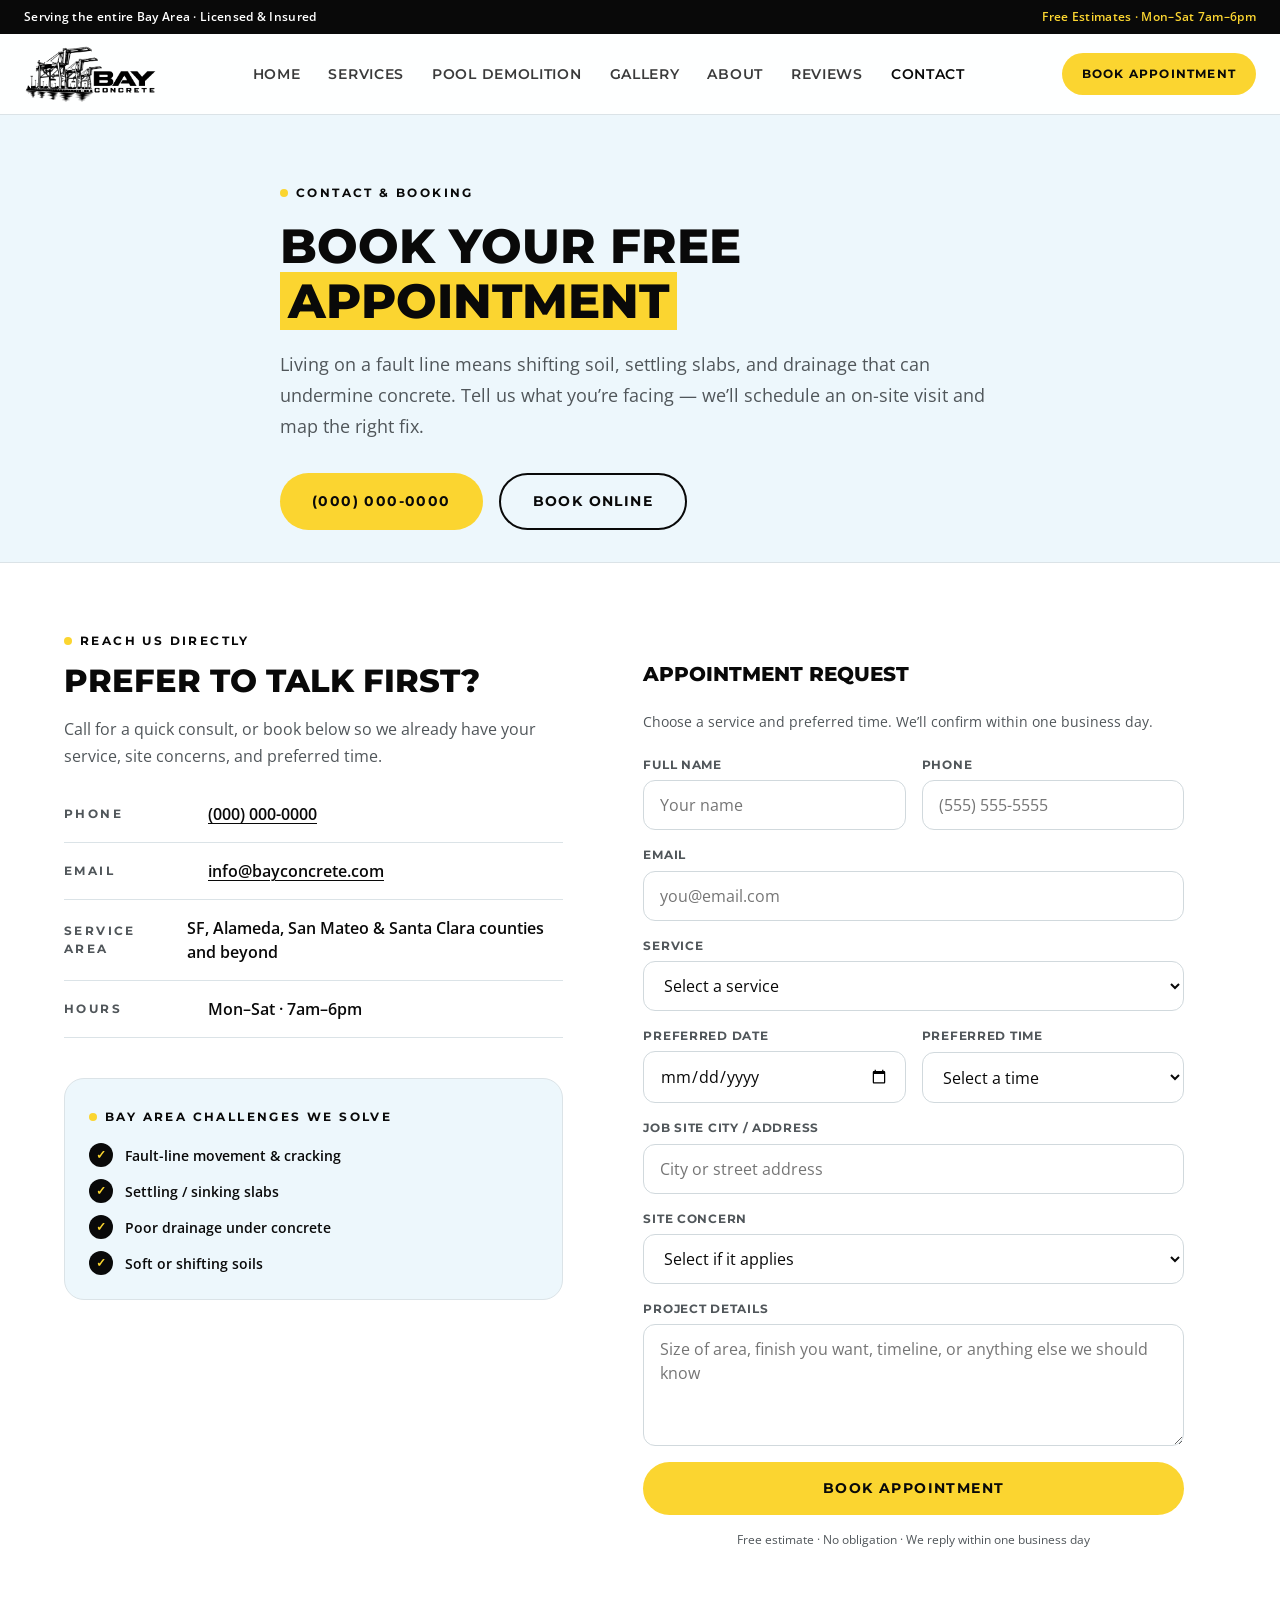
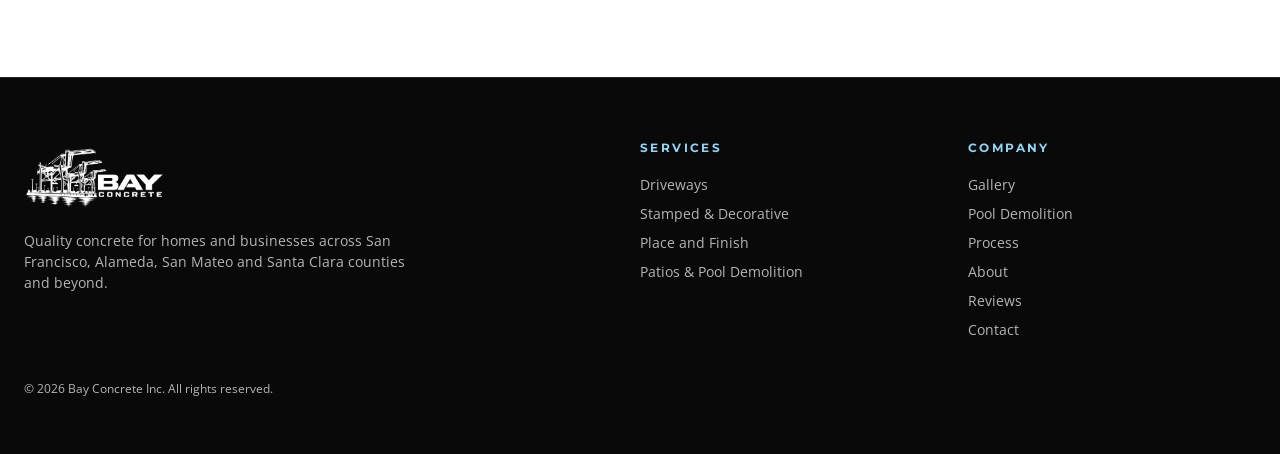
==== commit bfc246ac: "Update Bay Concrete Inc site with client services, gallery, and copy. Rename Place and Finish and Po" ====
--- a/contact.html
+++ b/contact.html
@@ -3,16 +3,16 @@
   <head>
     <meta charset="utf-8" />
     <meta name="viewport" content="width=device-width, initial-scale=1" />
-    <title>Book an Appointment | Bay Concrete</title>
+    <title>Book an Appointment | Bay Concrete Inc</title>
     <meta
       name="description"
       content="Book a free on-site estimate with Bay Concrete. Choose your service, pick a preferred time, and tell us about fault-line, settling, or drainage concerns."
     />
     <meta property="og:type" content="website" />
-    <meta property="og:title" content="Book an Appointment | Bay Concrete" />
+    <meta property="og:title" content="Book an Appointment | Bay Concrete Inc" />
     <meta
       property="og:description"
-      content="Schedule a free estimate for driveways, stamped patios, foundations, and commercial flatwork across the Bay Area."
+      content="Schedule a free estimate for driveways, patios, foundations, pool demolition and place-and-finish concrete across the Bay Area."
     />
     <meta name="twitter:card" content="summary_large_image" />
     <link rel="icon" href="favicon.png" type="image/png" />
@@ -22,12 +22,12 @@
       href="https://fonts.googleapis.com/css2?family=Montserrat:wght@400;500;600;700;800&amp;family=Open+Sans:wght@400;600&amp;display=swap"
       rel="stylesheet"
     />
-    <link rel="stylesheet" href="css/styles.css?v=4" />
+    <link rel="stylesheet" href="css/styles.css?v=6" />
   </head>
   <body>
     <div class="topbar">
       <div class="container topbar-inner">
-        <span>Serving the Bay Area · Licensed &amp; Insured</span>
+        <span>Serving the entire Bay Area · Licensed &amp; Insured</span>
         <span class="highlight">Free Estimates · Mon–Sat 7am–6pm</span>
       </div>
     </div>
@@ -43,8 +43,8 @@
         <nav class="nav" id="main-nav" aria-label="Main">
           <a href="index.html#home">Home</a>
           <a href="index.html#services">Services</a>
-          <a href="index.html#projects">Projects</a>
-          <a href="index.html#process">Process</a>
+          <a href="index.html#pool-demolition">Pool Demolition</a>
+          <a href="index.html#gallery">Gallery</a>
           <a href="index.html#about">About</a>
           <a href="index.html#reviews">Reviews</a>
           <a href="contact.html" aria-current="page">Contact</a>
@@ -99,7 +99,7 @@
               </div>
               <div>
                 <span class="eyebrow label">Service Area</span>
-                <span class="value">San Francisco Bay Area</span>
+                <span class="value">SF, Alameda, San Mateo &amp; Santa Clara counties and beyond</span>
               </div>
               <div>
                 <span class="eyebrow label">Hours</span>
@@ -159,8 +159,8 @@
                   <option value="" disabled selected>Select a service</option>
                   <option value="Driveways">Driveways</option>
                   <option value="Stamped &amp; Decorative">Stamped &amp; Decorative</option>
-                  <option value="Commercial Flatwork">Commercial Flatwork</option>
-                  <option value="Patios &amp; Pool Decks">Patios &amp; Pool Decks</option>
+                  <option value="Place and Finish">Place and Finish</option>
+                  <option value="Patios &amp; Pool Demolition">Patios &amp; Pool Demolition</option>
                   <option value="Foundations &amp; Slabs">Foundations &amp; Slabs</option>
                   <option value="Repair &amp; Resurfacing">Repair &amp; Resurfacing</option>
                 </select>
@@ -236,21 +236,25 @@
       <div class="container footer-grid">
         <div class="brand">
           <img class="footer-logo" src="assets/bay-concrete-logo-white.png" alt="Bay Concrete" />
-          <p>Quality concrete for homes and businesses across the Bay Area.</p>
+          <p>
+            Quality concrete for homes and businesses across San Francisco, Alameda, San Mateo and Santa Clara
+            counties and beyond.
+          </p>
         </div>
         <div>
           <p class="eyebrow">Services</p>
           <ul>
             <li><a href="index.html#services">Driveways</a></li>
             <li><a href="index.html#services">Stamped &amp; Decorative</a></li>
-            <li><a href="index.html#services">Commercial Flatwork</a></li>
-            <li><a href="index.html#services">Patios &amp; Pool Decks</a></li>
+            <li><a href="index.html#services">Place and Finish</a></li>
+            <li><a href="index.html#services">Patios &amp; Pool Demolition</a></li>
           </ul>
         </div>
         <div>
           <p class="eyebrow">Company</p>
           <ul>
-            <li><a href="index.html#projects">Projects</a></li>
+            <li><a href="index.html#gallery">Gallery</a></li>
+            <li><a href="index.html#pool-demolition">Pool Demolition</a></li>
             <li><a href="index.html#process">Process</a></li>
             <li><a href="index.html#about">About</a></li>
             <li><a href="index.html#reviews">Reviews</a></li>
@@ -258,9 +262,9 @@
           </ul>
         </div>
       </div>
-      <p class="container copyright">© <span id="year"></span> Bay Concrete. All rights reserved.</p>
+      <p class="container copyright">© <span id="year"></span> Bay Concrete Inc. All rights reserved.</p>
     </footer>
 
-    <script src="js/main.js?v=4"></script>
+    <script src="js/main.js?v=6"></script>
   </body>
 </html>
--- a/css/styles.css
+++ b/css/styles.css
@@ -712,6 +712,79 @@
   font-weight: 600;
 }
 
+/* —— Residential & commercial —— */
+.expertise {
+  padding-block: 2rem 6rem;
+}
+
+.expertise-grid {
+  margin-top: 3rem;
+  display: grid;
+  gap: 1.5rem;
+}
+
+@media (min-width: 768px) {
+  .expertise-grid {
+    grid-template-columns: 1.25fr 1fr;
+  }
+}
+
+.expertise-card {
+  border-radius: 1.5rem;
+  background: var(--secondary);
+  color: var(--secondary-foreground);
+  padding: 2.25rem;
+}
+
+.expertise-card-featured {
+  background: var(--primary);
+  color: var(--primary-foreground);
+}
+
+.expertise-tag {
+  font-family: var(--font-display);
+  display: inline-block;
+  border-radius: 9999px;
+  padding: 0.35rem 0.85rem;
+  font-size: 0.75rem;
+  font-weight: 700;
+  text-transform: uppercase;
+  letter-spacing: 0.06em;
+  background: var(--accent);
+  color: var(--accent-foreground);
+}
+
+.expertise-card-featured .expertise-tag {
+  background: var(--secondary);
+  color: var(--primary);
+}
+
+.expertise-card h3 {
+  margin-top: 1.25rem;
+  font-size: 1.75rem;
+  font-weight: 800;
+  text-transform: uppercase;
+}
+
+.expertise-card p {
+  margin-top: 0.75rem;
+  line-height: 1.65;
+  opacity: 0.85;
+}
+
+.expertise-card ul {
+  margin-top: 1.5rem;
+  display: grid;
+  gap: 0.75rem;
+}
+
+.expertise-card li {
+  display: flex;
+  align-items: center;
+  gap: 0.75rem;
+  font-weight: 600;
+}
+
 /* —— Bay Area problem solving —— */
 .problems {
   background: var(--muted);
@@ -947,6 +1020,112 @@
   width: 6rem;
 }
 
+/* —— Pool demolition —— */
+.pool {
+  background: var(--accent);
+  color: var(--accent-foreground);
+  padding-block: 6rem;
+}
+
+.pool-inner {
+  display: grid;
+  gap: 3rem;
+  align-items: center;
+}
+
+@media (min-width: 1024px) {
+  .pool-inner {
+    grid-template-columns: 1.1fr 1fr;
+  }
+}
+
+.pool-lead {
+  margin-top: 1.5rem;
+  max-width: 34rem;
+  font-size: 1.125rem;
+  line-height: 1.7;
+}
+
+.pool-actions {
+  margin-top: 2rem;
+  display: flex;
+  flex-wrap: wrap;
+  gap: 1rem;
+}
+
+.pool-plans {
+  display: grid;
+  gap: 1rem;
+}
+
+@media (min-width: 640px) {
+  .pool-plans {
+    grid-template-columns: 1fr 1fr;
+  }
+}
+
+.pool-plan {
+  border-radius: 1.5rem;
+  background: var(--background);
+  color: var(--foreground);
+  padding: 2rem;
+}
+
+.pool-plan-featured {
+  background: var(--secondary);
+  color: var(--secondary-foreground);
+}
+
+.pool-plan-name {
+  font-family: var(--font-display);
+  font-size: 0.875rem;
+  font-weight: 700;
+  text-transform: uppercase;
+  letter-spacing: 0.05em;
+}
+
+.pool-plan-price {
+  margin-top: 1rem;
+  font-family: var(--font-display);
+  font-size: 2.5rem;
+  font-weight: 800;
+  line-height: 1.1;
+}
+
+.pool-plan-featured .pool-plan-price {
+  color: var(--primary);
+}
+
+.pool-plan-price span {
+  display: block;
+  font-family: var(--font-body);
+  font-size: 0.8125rem;
+  font-weight: 600;
+  color: var(--muted-foreground);
+}
+
+.pool-plan-featured .pool-plan-price span {
+  color: color-mix(in oklch, var(--secondary-foreground) 65%, transparent);
+}
+
+.pool-plan-time {
+  margin-top: 1rem;
+  display: inline-block;
+  border-radius: 9999px;
+  padding: 0.35rem 0.85rem;
+  background: var(--primary);
+  color: var(--primary-foreground);
+  font-family: var(--font-display);
+  font-size: 0.8125rem;
+  font-weight: 700;
+}
+
+.pool-note {
+  grid-column: 1 / -1;
+  font-size: 0.8125rem;
+  opacity: 0.8;
+}
+
 /* —— Process —— */
 .process {
   padding-block: 6rem;
@@ -1072,6 +1251,191 @@
   font-weight: 700;
   text-transform: uppercase;
   letter-spacing: 0.05em;
+}
+
+/* —— Gallery —— */
+.gallery {
+  padding-block: 6rem;
+}
+
+.gallery-head {
+  display: flex;
+  flex-wrap: wrap;
+  align-items: flex-end;
+  justify-content: space-between;
+  gap: 1.5rem;
+}
+
+.gallery-head > p {
+  max-width: 28rem;
+  color: var(--muted-foreground);
+}
+
+.gallery-filters {
+  margin-top: 2.5rem;
+  display: flex;
+  flex-wrap: wrap;
+  gap: 0.5rem;
+}
+
+.gallery-filter {
+  font-family: var(--font-display);
+  border: 1px solid var(--border);
+  border-radius: 9999px;
+  background: var(--background);
+  padding: 0.6rem 1.15rem;
+  font-size: 0.8125rem;
+  font-weight: 700;
+  text-transform: uppercase;
+  letter-spacing: 0.04em;
+  cursor: pointer;
+  transition: background-color 0.2s ease, border-color 0.2s ease;
+}
+
+.gallery-filter:hover {
+  border-color: var(--secondary);
+}
+
+.gallery-filter.is-active {
+  background: var(--secondary);
+  border-color: var(--secondary);
+  color: var(--primary);
+}
+
+.gallery-grid {
+  margin-top: 2rem;
+  display: grid;
+  grid-template-columns: repeat(2, 1fr);
+  gap: 0.75rem;
+}
+
+@media (min-width: 768px) {
+  .gallery-grid {
+    grid-template-columns: repeat(3, 1fr);
+  }
+}
+
+@media (min-width: 1024px) {
+  .gallery-grid {
+    grid-template-columns: repeat(4, 1fr);
+    gap: 1rem;
+  }
+}
+
+.gallery-item {
+  position: relative;
+  overflow: hidden;
+  aspect-ratio: 4 / 3;
+  border: none;
+  border-radius: 1rem;
+  padding: 0;
+  background: var(--muted);
+  cursor: zoom-in;
+}
+
+.gallery-item.is-hidden {
+  display: none;
+}
+
+.gallery-item img {
+  width: 100%;
+  height: 100%;
+  object-fit: cover;
+  transition: transform 0.6s ease;
+}
+
+.gallery-item:hover img,
+.gallery-item:focus-visible img {
+  transform: scale(1.06);
+}
+
+.gallery-item span {
+  font-family: var(--font-display);
+  position: absolute;
+  inset-inline: 0;
+  bottom: 0;
+  padding: 2rem 0.85rem 0.75rem;
+  background: linear-gradient(to top, oklch(0 0 0 / 0.7), transparent);
+  color: var(--secondary-foreground);
+  font-size: 0.75rem;
+  font-weight: 700;
+  text-align: left;
+  text-transform: uppercase;
+  letter-spacing: 0.04em;
+}
+
+.lightbox {
+  position: fixed;
+  inset: 0;
+  z-index: 2000;
+  display: flex;
+  align-items: center;
+  justify-content: center;
+  gap: 0.5rem;
+  padding: 1rem;
+  background: oklch(0 0 0 / 0.88);
+}
+
+.lightbox[hidden] {
+  display: none;
+}
+
+.lightbox-figure {
+  max-width: min(100%, 1100px);
+  text-align: center;
+}
+
+.lightbox-figure img {
+  max-width: 100%;
+  max-height: 80vh;
+  margin-inline: auto;
+  border-radius: 0.75rem;
+}
+
+.lightbox-figure figcaption {
+  margin-top: 0.85rem;
+  font-family: var(--font-display);
+  font-size: 0.875rem;
+  font-weight: 700;
+  text-transform: uppercase;
+  letter-spacing: 0.05em;
+  color: var(--secondary-foreground);
+}
+
+.lightbox-close,
+.lightbox-nav {
+  display: grid;
+  place-items: center;
+  border: none;
+  border-radius: 9999px;
+  background: oklch(1 0 0 / 0.12);
+  color: var(--secondary-foreground);
+  cursor: pointer;
+  transition: background-color 0.2s ease;
+}
+
+.lightbox-close:hover,
+.lightbox-nav:hover {
+  background: var(--primary);
+  color: var(--primary-foreground);
+}
+
+.lightbox-close {
+  position: absolute;
+  top: 1rem;
+  right: 1rem;
+  width: 2.75rem;
+  height: 2.75rem;
+  font-size: 1.75rem;
+  line-height: 1;
+}
+
+.lightbox-nav {
+  flex-shrink: 0;
+  width: 3rem;
+  height: 3rem;
+  font-size: 2rem;
+  line-height: 1;
 }
 
 /* —— Testimonials —— */
@@ -1397,6 +1761,24 @@
   display: none;
 }
 
+.service-areas {
+  margin-top: 1.5rem;
+  display: flex;
+  flex-wrap: wrap;
+  gap: 0.5rem;
+}
+
+.service-areas li {
+  font-family: var(--font-display);
+  border: 1px solid color-mix(in oklch, var(--secondary-foreground) 25%, transparent);
+  border-radius: 9999px;
+  padding: 0.4rem 0.9rem;
+  font-size: 0.75rem;
+  font-weight: 700;
+  text-transform: uppercase;
+  letter-spacing: 0.04em;
+}
+
 /* —— Footer —— */
 .site-footer {
   border-top: 1px solid color-mix(in oklch, var(--secondary-foreground) 10%, transparent);
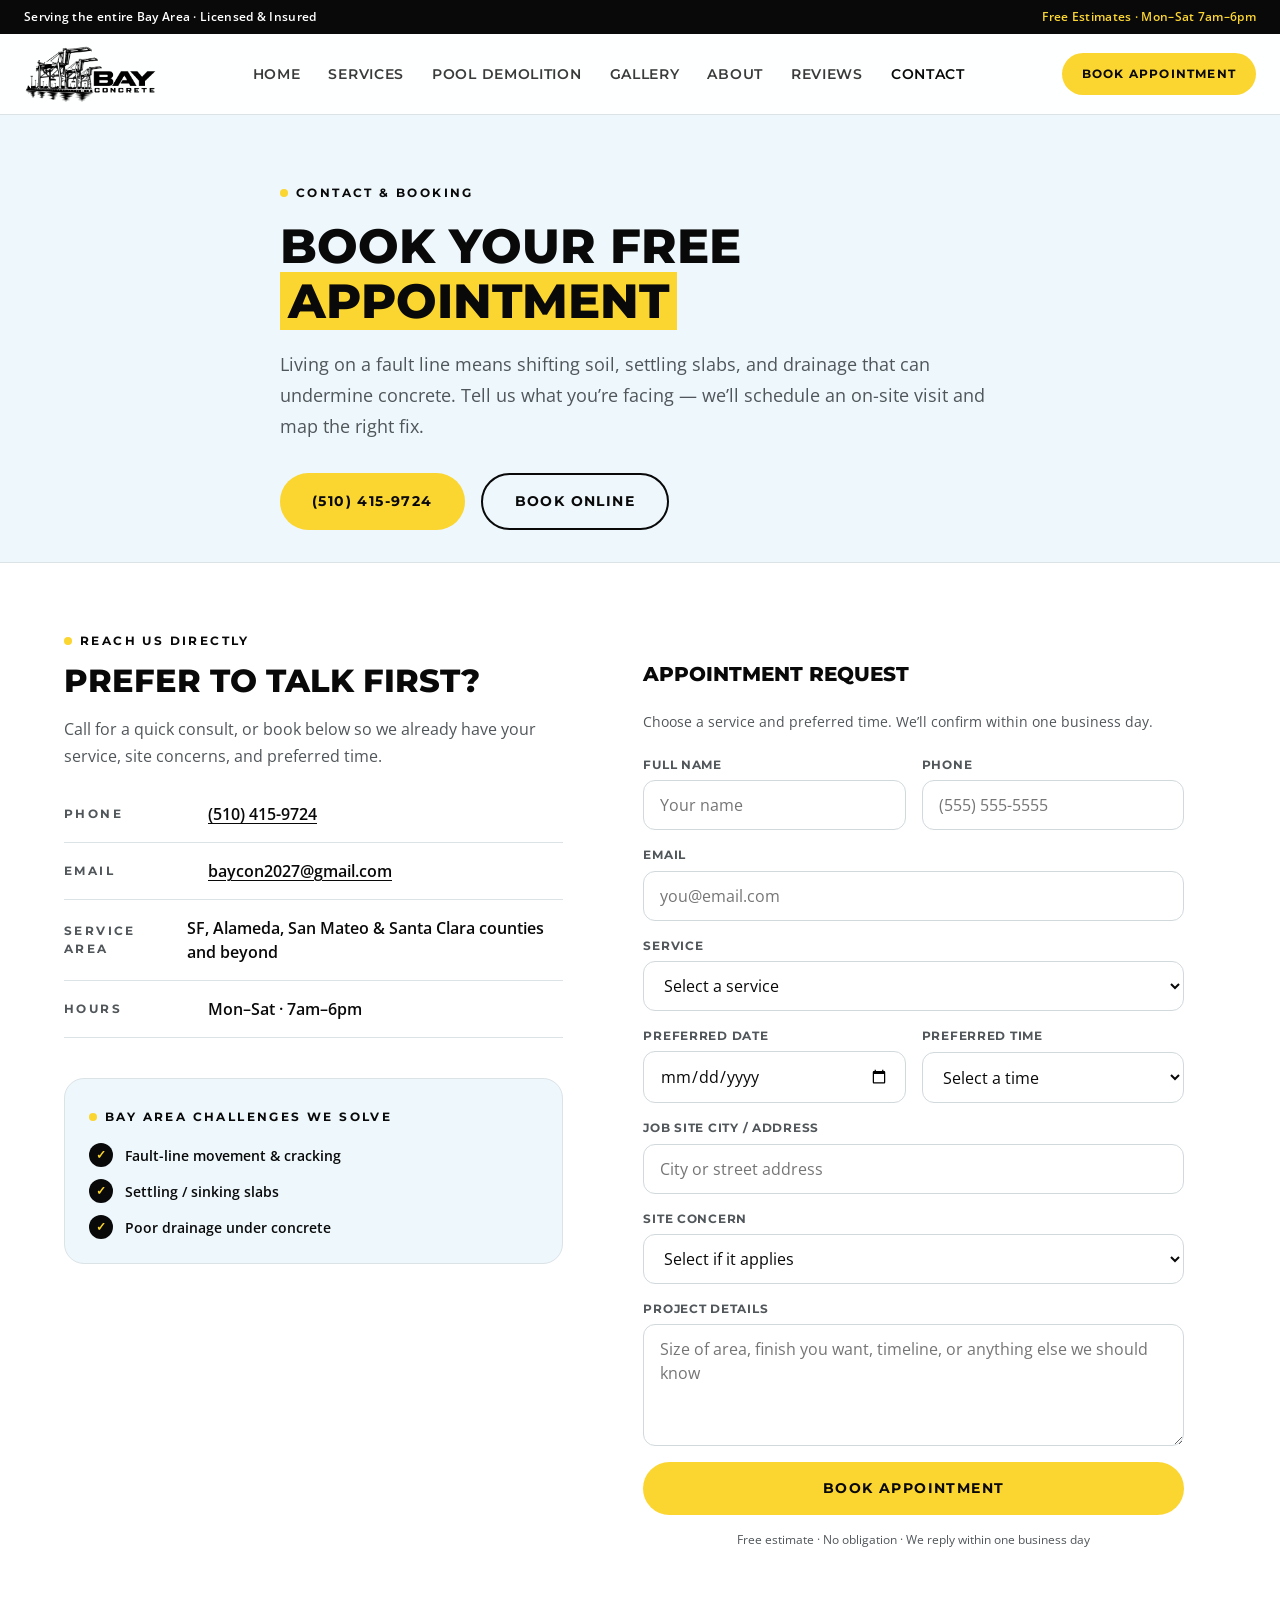
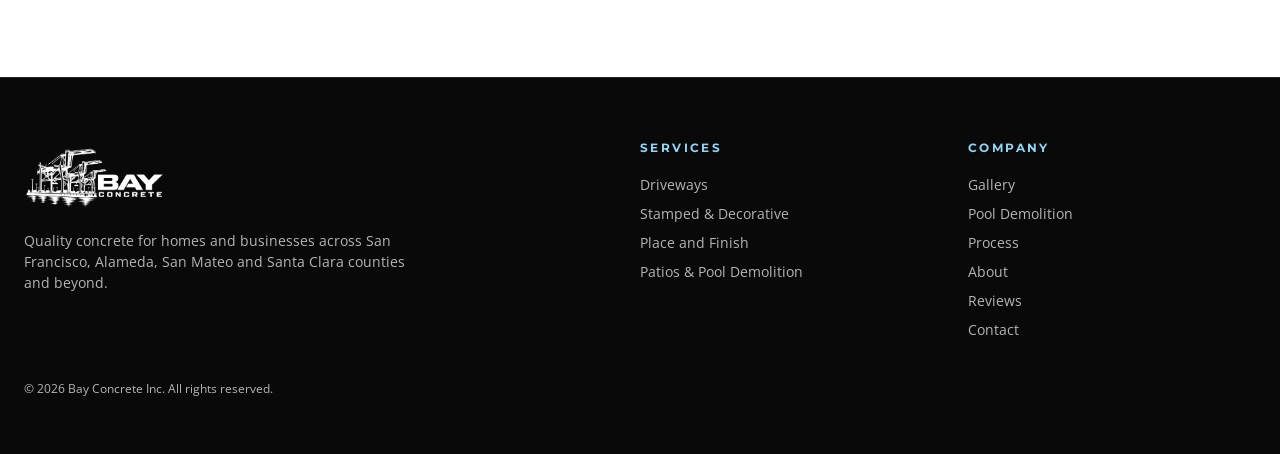
==== commit 8a74a7ea: "Ship client updates: contact info, pool pricing, gallery jobs, and clean URLs. Add FormSubmit bookin" ====
--- a/contact.html
+++ b/contact.html
@@ -22,7 +22,7 @@
       href="https://fonts.googleapis.com/css2?family=Montserrat:wght@400;500;600;700;800&amp;family=Open+Sans:wght@400;600&amp;display=swap"
       rel="stylesheet"
     />
-    <link rel="stylesheet" href="css/styles.css?v=6" />
+    <link rel="stylesheet" href="css/styles.css?v=11" />
   </head>
   <body>
     <div class="topbar">
@@ -34,20 +34,20 @@
 
     <header class="site-header">
       <div class="container header-inner">
-        <a href="index.html" aria-label="Bay Concrete home">
+        <a href="/" aria-label="Bay Concrete home">
           <img class="logo" src="assets/bay-concrete-logo.png" alt="Bay Concrete" />
         </a>
 
         <input class="nav-checkbox" type="checkbox" id="nav-checkbox" />
 
         <nav class="nav" id="main-nav" aria-label="Main">
-          <a href="index.html#home">Home</a>
-          <a href="index.html#services">Services</a>
-          <a href="index.html#pool-demolition">Pool Demolition</a>
-          <a href="index.html#gallery">Gallery</a>
-          <a href="index.html#about">About</a>
-          <a href="index.html#reviews">Reviews</a>
-          <a href="contact.html" aria-current="page">Contact</a>
+          <a href="/#home">Home</a>
+          <a href="/#services">Services</a>
+          <a href="/#pool-demolition">Pool Demolition</a>
+          <a href="/#gallery">Gallery</a>
+          <a href="/#about">About</a>
+          <a href="/#reviews">Reviews</a>
+          <a href="/contact" aria-current="page">Contact</a>
         </nav>
 
         <div class="header-actions">
@@ -72,7 +72,7 @@
             concrete. Tell us what you’re facing — we’ll schedule an on-site visit and map the right fix.
           </p>
           <div class="contact-hero-actions">
-            <a class="btn btn-primary" href="tel:+10000000000">(000) 000-0000</a>
+            <a class="btn btn-primary" href="tel:+15104159724">(510) 415-9724</a>
             <a class="btn btn-outline-dark" href="#booking">Book online</a>
           </div>
         </div>
@@ -91,11 +91,11 @@
             <div class="contact-meta contact-meta-light">
               <div>
                 <span class="eyebrow label">Phone</span>
-                <a class="value contact-link" href="tel:+10000000000">(000) 000-0000</a>
+                <a class="value contact-link" href="tel:+15104159724">(510) 415-9724</a>
               </div>
               <div>
                 <span class="eyebrow label">Email</span>
-                <a class="value contact-link" href="mailto:info@bayconcrete.com">info@bayconcrete.com</a>
+                <a class="value contact-link" href="mailto:baycon2027@gmail.com">baycon2027@gmail.com</a>
               </div>
               <div>
                 <span class="eyebrow label">Service Area</span>
@@ -113,15 +113,29 @@
                 <li><span class="check check-dark" aria-hidden="true">✓</span>Fault-line movement &amp; cracking</li>
                 <li><span class="check check-dark" aria-hidden="true">✓</span>Settling / sinking slabs</li>
                 <li><span class="check check-dark" aria-hidden="true">✓</span>Poor drainage under concrete</li>
-                <li><span class="check check-dark" aria-hidden="true">✓</span>Soft or shifting soils</li>
               </ul>
             </div>
           </aside>
 
           <div class="contact-panel">
-            <form class="contact-form booking-form" id="contact-form" novalidate>
+            <form
+              class="contact-form booking-form"
+              id="contact-form"
+              action="https://formsubmit.co/baycon2027@gmail.com"
+              method="POST"
+              novalidate
+            >
+              <input type="hidden" name="_subject" value="Bay Concrete Inc — New appointment request" />
+              <input type="hidden" name="_template" value="table" />
+              <input type="hidden" name="_captcha" value="false" />
+              <input type="text" name="_honey" class="honey-field" tabindex="-1" autocomplete="off" aria-hidden="true" />
+
               <p class="form-heading">Appointment request</p>
               <p class="form-sub">Choose a service and preferred time. We’ll confirm within one business day.</p>
+              <p class="form-error" id="form-error" role="alert" hidden>
+                Something went wrong sending your request. Please try again or call
+                <a href="tel:+15104159724">(510) 415-9724</a>.
+              </p>
 
               <div class="form-row">
                 <div class="field">
@@ -162,7 +176,6 @@
                   <option value="Place and Finish">Place and Finish</option>
                   <option value="Patios &amp; Pool Demolition">Patios &amp; Pool Demolition</option>
                   <option value="Foundations &amp; Slabs">Foundations &amp; Slabs</option>
-                  <option value="Repair &amp; Resurfacing">Repair &amp; Resurfacing</option>
                 </select>
               </div>
 
@@ -224,7 +237,7 @@
               <p>Appointment requested</p>
               <p class="success-detail">
                 Thanks — we have your details and will confirm your visit soon. Need us sooner?
-                <a href="tel:+10000000000">Call (000) 000-0000</a>
+                <a href="tel:+15104159724">Call (510) 415-9724</a>
               </p>
             </div>
           </div>
@@ -244,27 +257,27 @@
         <div>
           <p class="eyebrow">Services</p>
           <ul>
-            <li><a href="index.html#services">Driveways</a></li>
-            <li><a href="index.html#services">Stamped &amp; Decorative</a></li>
-            <li><a href="index.html#services">Place and Finish</a></li>
-            <li><a href="index.html#services">Patios &amp; Pool Demolition</a></li>
+            <li><a href="/#services">Driveways</a></li>
+            <li><a href="/#services">Stamped &amp; Decorative</a></li>
+            <li><a href="/#services">Place and Finish</a></li>
+            <li><a href="/#services">Patios &amp; Pool Demolition</a></li>
           </ul>
         </div>
         <div>
           <p class="eyebrow">Company</p>
           <ul>
-            <li><a href="index.html#gallery">Gallery</a></li>
-            <li><a href="index.html#pool-demolition">Pool Demolition</a></li>
-            <li><a href="index.html#process">Process</a></li>
-            <li><a href="index.html#about">About</a></li>
-            <li><a href="index.html#reviews">Reviews</a></li>
-            <li><a href="contact.html">Contact</a></li>
+            <li><a href="/#gallery">Gallery</a></li>
+            <li><a href="/#pool-demolition">Pool Demolition</a></li>
+            <li><a href="/#process">Process</a></li>
+            <li><a href="/#about">About</a></li>
+            <li><a href="/#reviews">Reviews</a></li>
+            <li><a href="/contact">Contact</a></li>
           </ul>
         </div>
       </div>
       <p class="container copyright">© <span id="year"></span> Bay Concrete Inc. All rights reserved.</p>
     </footer>
 
-    <script src="js/main.js?v=6"></script>
+    <script src="js/main.js?v=11"></script>
   </body>
 </html>
--- a/css/styles.css
+++ b/css/styles.css
@@ -820,7 +820,7 @@
 
 @media (min-width: 1024px) {
   .problems-grid {
-    grid-template-columns: repeat(4, 1fr);
+    grid-template-columns: repeat(3, 1fr);
   }
 }
 
@@ -1108,16 +1108,15 @@
   color: color-mix(in oklch, var(--secondary-foreground) 65%, transparent);
 }
 
-.pool-plan-time {
+.pool-plan-desc {
   margin-top: 1rem;
-  display: inline-block;
-  border-radius: 9999px;
-  padding: 0.35rem 0.85rem;
-  background: var(--primary);
-  color: var(--primary-foreground);
-  font-family: var(--font-display);
-  font-size: 0.8125rem;
-  font-weight: 700;
+  font-size: 0.9375rem;
+  line-height: 1.55;
+  color: var(--muted-foreground);
+}
+
+.pool-plan-featured .pool-plan-desc {
+  color: color-mix(in oklch, var(--secondary-foreground) 75%, transparent);
 }
 
 .pool-note {
@@ -1244,13 +1243,15 @@
   position: absolute;
   bottom: 1rem;
   left: 1rem;
+  max-width: calc(100% - 2rem);
   border-radius: 9999px;
   background: var(--background);
   padding: 0.5rem 1rem;
-  font-size: 0.75rem;
+  font-size: 0.7rem;
   font-weight: 700;
   text-transform: uppercase;
-  letter-spacing: 0.05em;
+  letter-spacing: 0.04em;
+  line-height: 1.3;
 }
 
 /* —— Gallery —— */
@@ -1354,14 +1355,15 @@
   position: absolute;
   inset-inline: 0;
   bottom: 0;
-  padding: 2rem 0.85rem 0.75rem;
-  background: linear-gradient(to top, oklch(0 0 0 / 0.7), transparent);
+  padding: 2.25rem 0.85rem 0.75rem;
+  background: linear-gradient(to top, oklch(0 0 0 / 0.78), transparent);
   color: var(--secondary-foreground);
-  font-size: 0.75rem;
+  font-size: 0.7rem;
   font-weight: 700;
   text-align: left;
   text-transform: uppercase;
-  letter-spacing: 0.04em;
+  letter-spacing: 0.03em;
+  line-height: 1.35;
 }
 
 .lightbox {
@@ -1983,6 +1985,32 @@
   text-align: center;
 }
 
+.booking-form .form-error {
+  margin: 0;
+  border-radius: 0.75rem;
+  border: 1px solid oklch(0.7 0.12 25);
+  background: oklch(0.97 0.03 25);
+  padding: 0.85rem 1rem;
+  font-size: 0.875rem;
+  line-height: 1.5;
+  color: oklch(0.4 0.12 25);
+}
+
+.booking-form .form-error a {
+  font-weight: 700;
+  text-decoration: underline;
+  text-underline-offset: 0.15em;
+}
+
+.honey-field {
+  position: absolute;
+  left: -9999px;
+  width: 1px;
+  height: 1px;
+  opacity: 0;
+  pointer-events: none;
+}
+
 .contact-success .success-detail {
   margin-top: 1rem;
   font-family: var(--font-body);
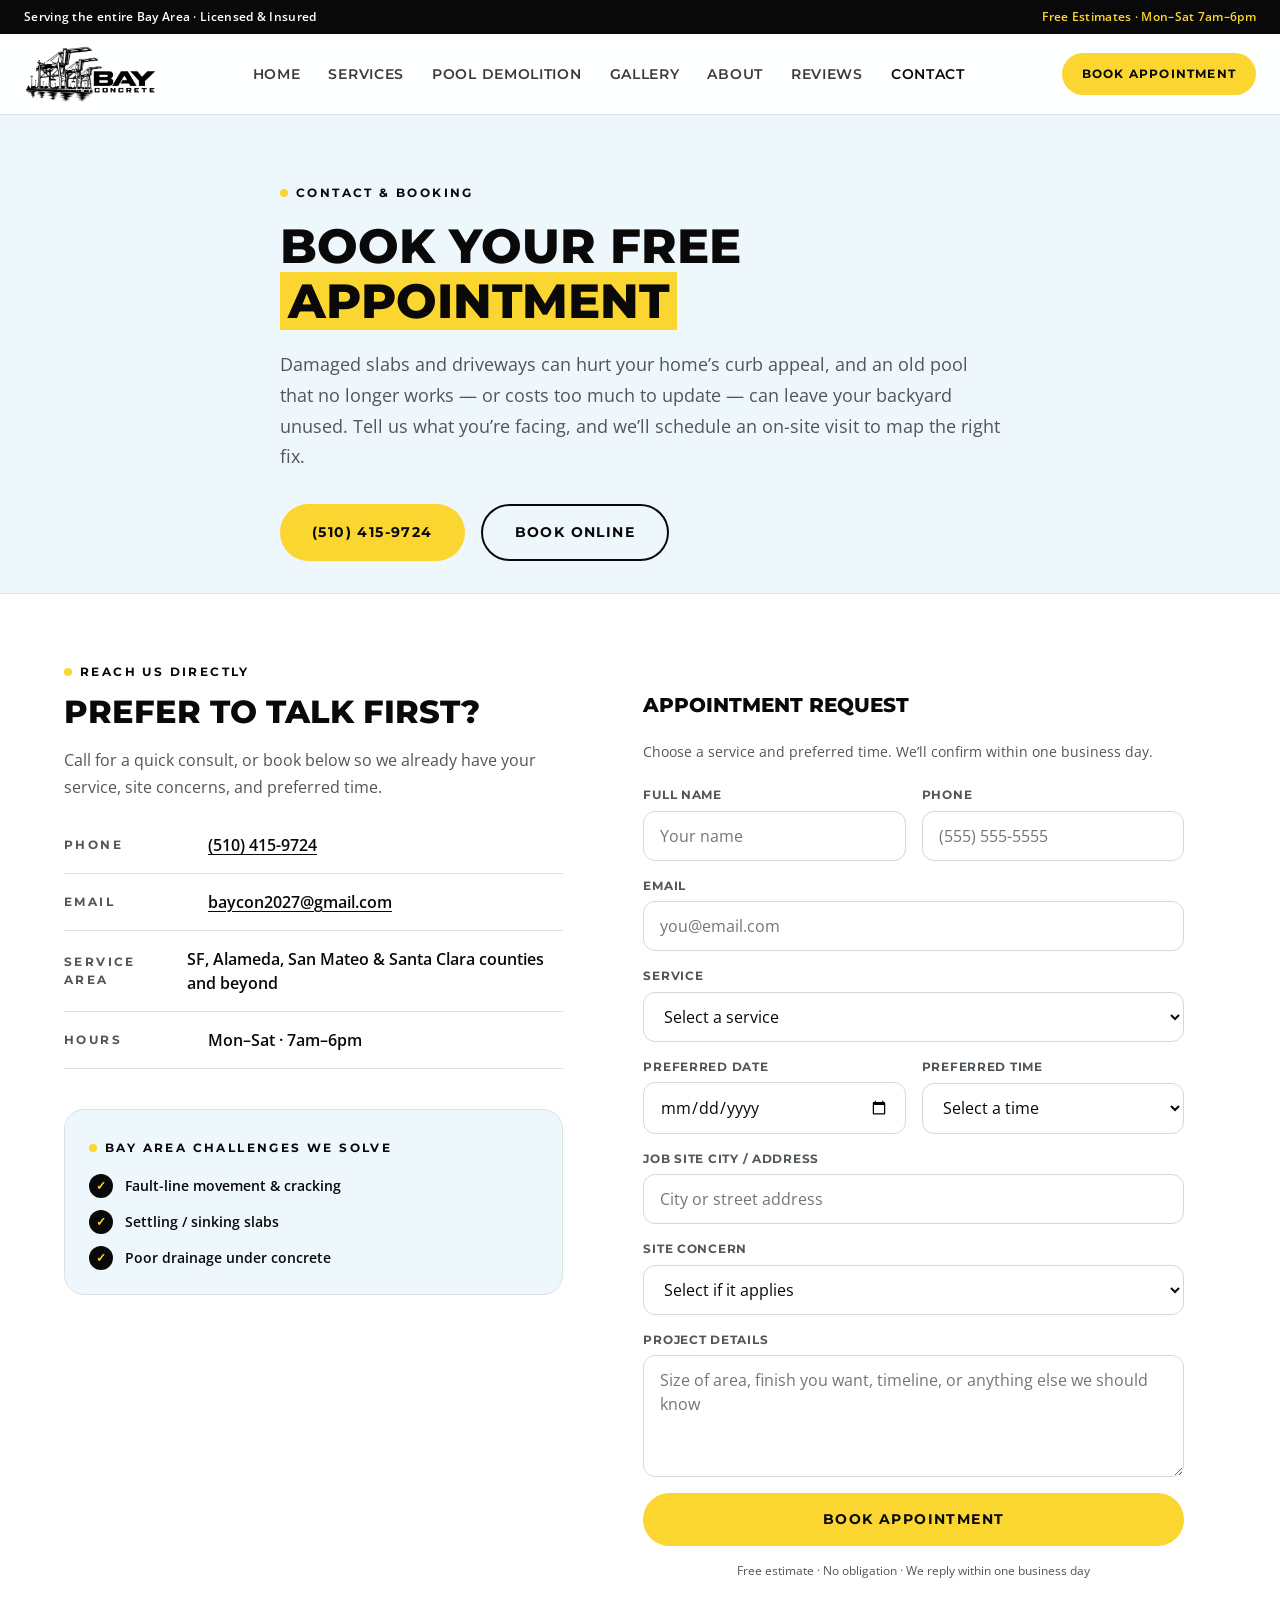
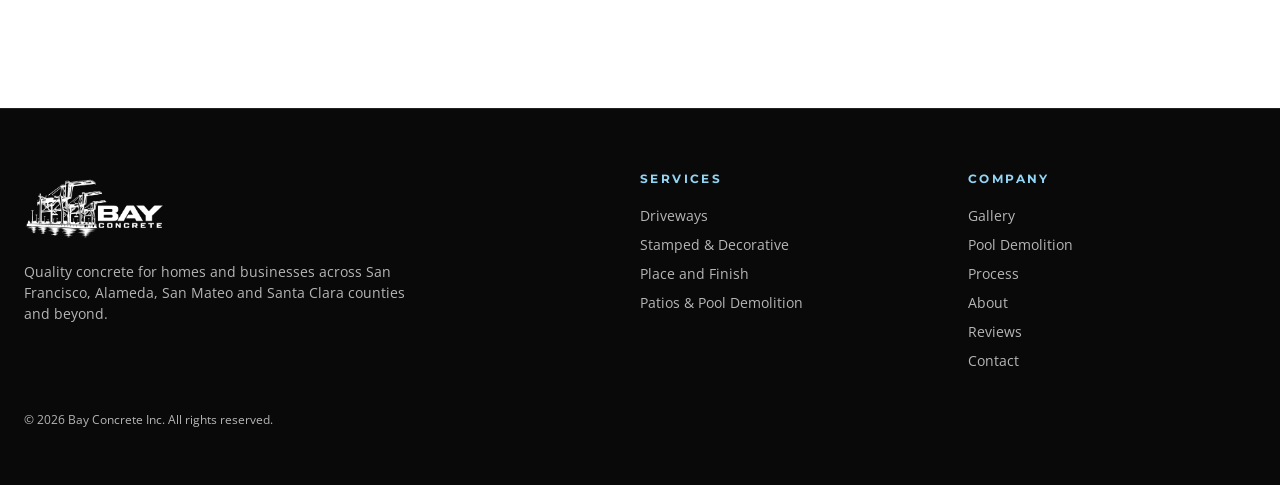
==== commit 80934827: "Refresh contact hero copy for curb appeal and pool reclaim messaging. Co-authored-by: Cursor <cursor" ====
--- a/contact.html
+++ b/contact.html
@@ -22,7 +22,7 @@
       href="https://fonts.googleapis.com/css2?family=Montserrat:wght@400;500;600;700;800&amp;family=Open+Sans:wght@400;600&amp;display=swap"
       rel="stylesheet"
     />
-    <link rel="stylesheet" href="css/styles.css?v=11" />
+    <link rel="stylesheet" href="css/styles.css?v=13" />
   </head>
   <body>
     <div class="topbar">
@@ -68,8 +68,9 @@
           <p class="eyebrow"><span class="dot" aria-hidden="true"></span>Contact &amp; Booking</p>
           <h1 class="section-title">Book your free <span class="hl">appointment</span></h1>
           <p class="contact-hero-lead">
-            Living on a fault line means shifting soil, settling slabs, and drainage that can undermine
-            concrete. Tell us what you’re facing — we’ll schedule an on-site visit and map the right fix.
+            Damaged slabs and driveways can hurt your home’s curb appeal, and an old pool that no longer
+            works — or costs too much to update — can leave your backyard unused. Tell us what you’re
+            facing, and we’ll schedule an on-site visit to map the right fix.
           </p>
           <div class="contact-hero-actions">
             <a class="btn btn-primary" href="tel:+15104159724">(510) 415-9724</a>
@@ -278,6 +279,6 @@
       <p class="container copyright">© <span id="year"></span> Bay Concrete Inc. All rights reserved.</p>
     </footer>
 
-    <script src="js/main.js?v=11"></script>
+    <script src="js/main.js?v=13"></script>
   </body>
 </html>
